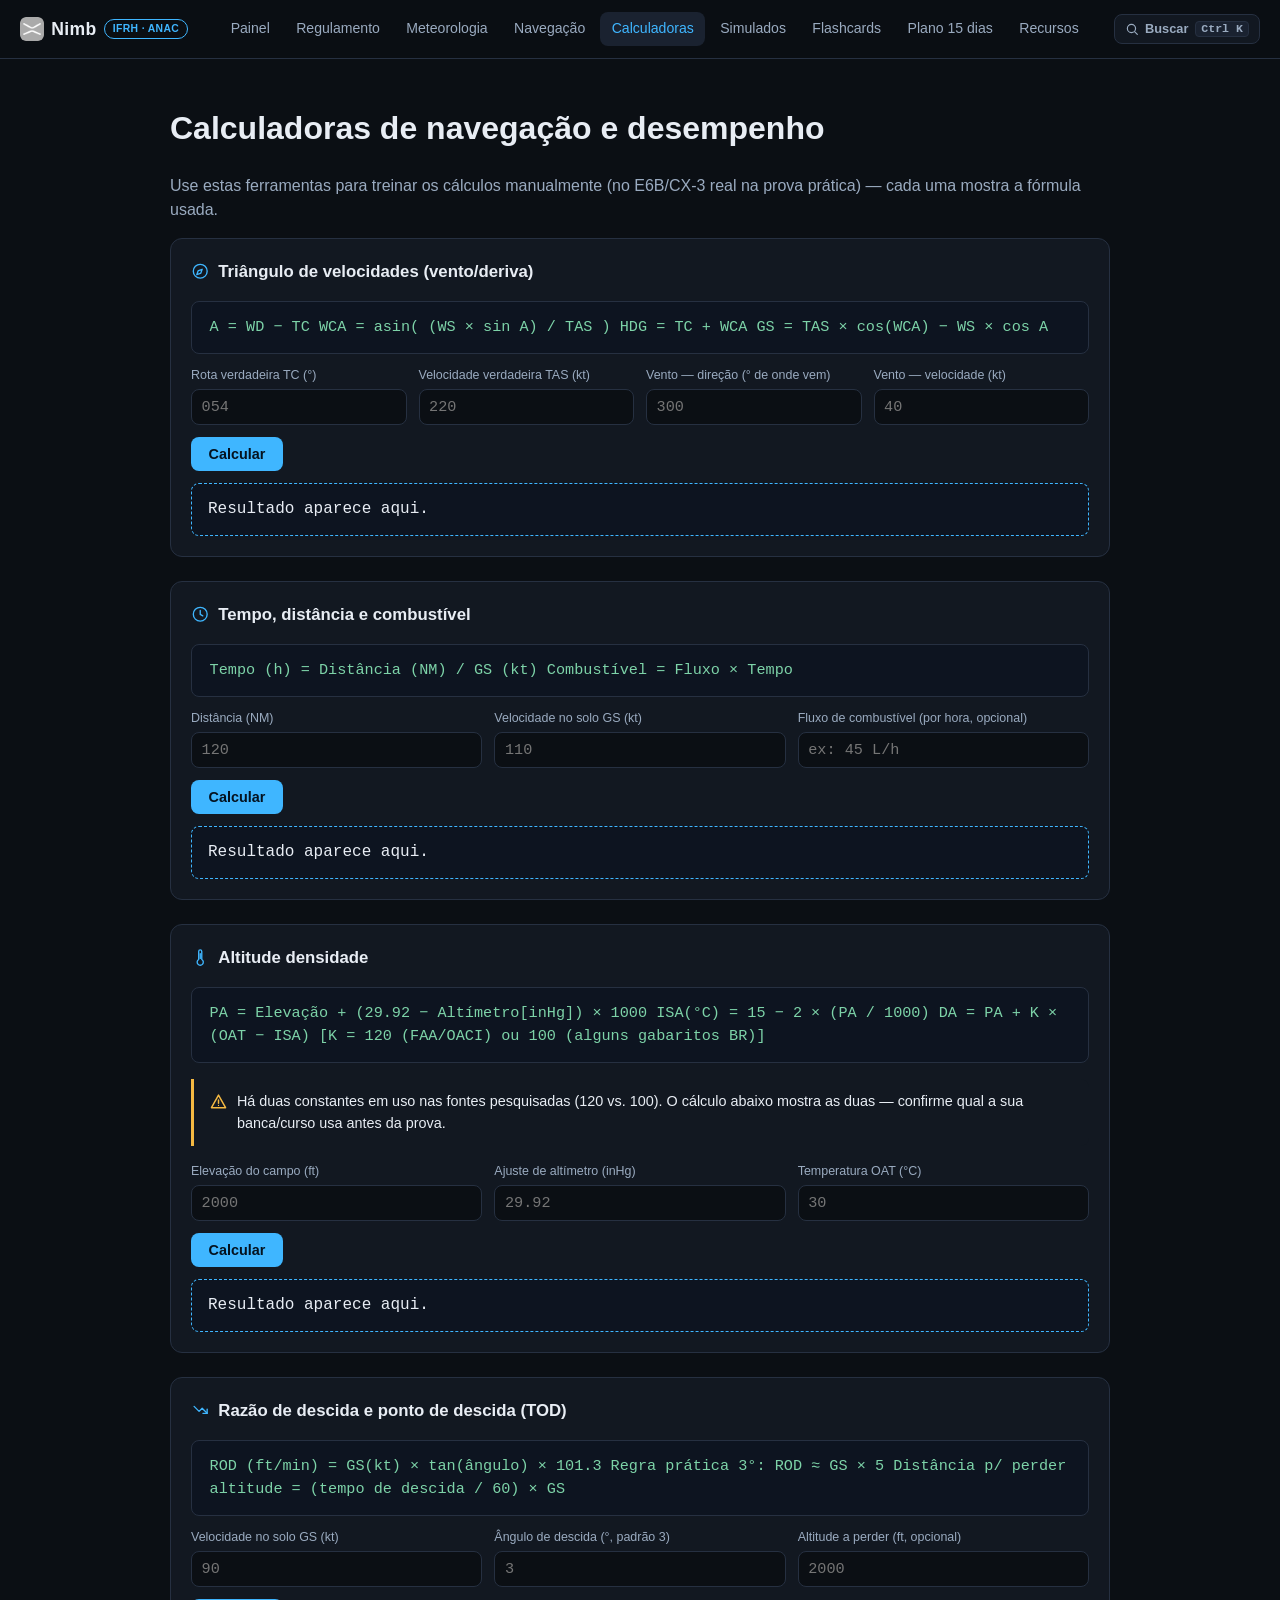
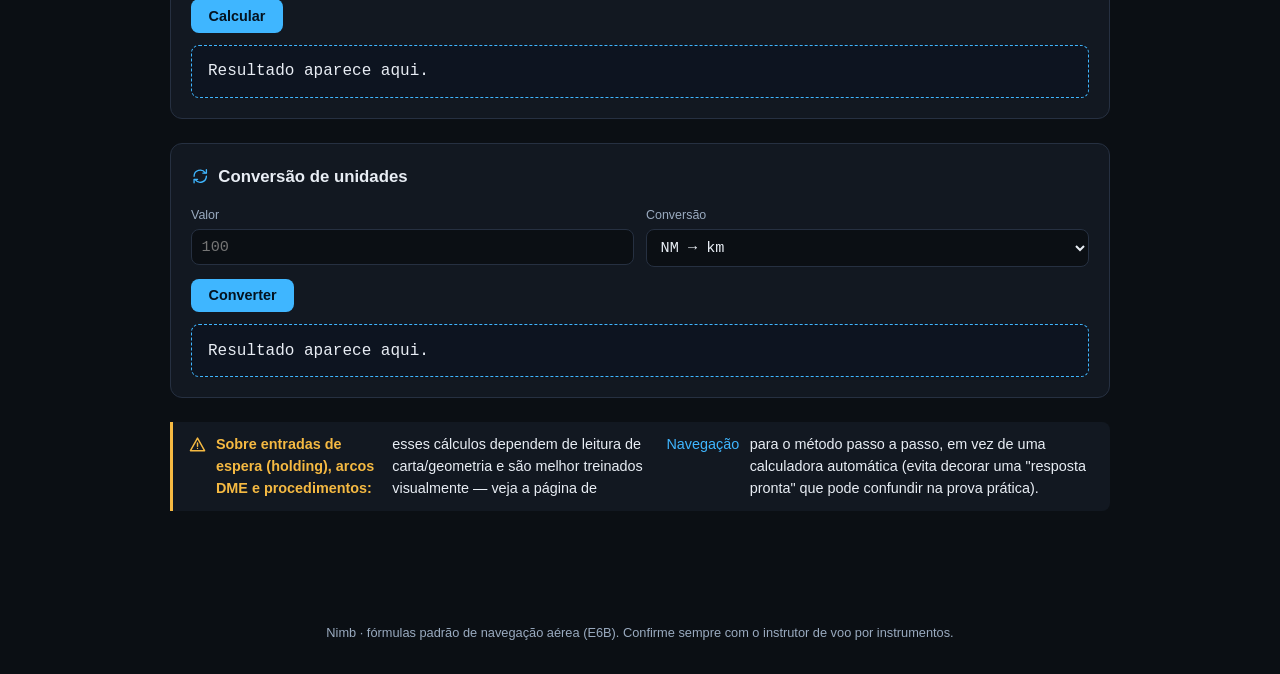
==== calculadoras.html @ 405a6111 "Passa de acessibilidade: skip link em todas as paginas, aria-live nos feedbacks, labels associados n" ====
<!DOCTYPE html>
<html lang="pt-BR">
<head>
<meta charset="UTF-8" />
<meta name="viewport" content="width=device-width, initial-scale=1.0" />
<title>Calculadoras — Nimb IFRH</title>
<link rel="icon" type="image/png" href="img/nexus-mark.png" />
<link rel="manifest" href="manifest.json" />
<meta name="theme-color" content="#0b0f14" />
<link rel="stylesheet" href="css/style.css?v=8" />
</head>
<body>
<a href="#conteudo" class="skip-link">Pular para o conteúdo</a>
<header class="topbar">
  <div class="brand">
    <img src="img/nexus-mark.png" alt="" width="24" height="24" style="border-radius:6px;" />
    Nimb <span class="tag">IFRH · ANAC</span>
  </div>
  <nav class="mainnav">
    <a href="painel.html">Painel</a>
    <a href="regulamento.html">Regulamento</a>
    <a href="meteorologia.html">Meteorologia</a>
    <a href="navegacao.html">Navegação</a>
    <a href="calculadoras.html" class="active">Calculadoras</a>
    <a href="quiz.html">Simulados</a>
    <a href="flashcards.html">Flashcards</a>
    <a href="plano.html">Plano 15 dias</a>
    <a href="recursos.html">Recursos</a>
  </nav>
    <button class="cmdk-trigger" onclick="openPalette()" type="button">
      <svg class="icon" viewBox="0 0 24 24" fill="none" stroke="currentColor" stroke-width="2" stroke-linecap="round" stroke-linejoin="round" aria-hidden="true"><circle cx="11" cy="11" r="7"/><path d="m21 21-4.3-4.3"/></svg>
      Buscar <kbd>Ctrl K</kbd>
    </button>
</header>
<main id="conteudo">
  <h1>Calculadoras de navegação e desempenho</h1>
  <p style="color:var(--text-dim)">Use estas ferramentas para treinar os cálculos manualmente (no E6B/CX-3 real na prova prática) — cada uma mostra a fórmula usada.</p>

  <div class="calc-box" id="calc-vento">
    <h3><svg class="icon icon-inline" viewBox="0 0 24 24" fill="none" stroke="currentColor" stroke-width="1.75" stroke-linecap="round" stroke-linejoin="round" aria-hidden="true"><circle cx="12" cy="12" r="9"/><path d="m14.5 9.5-1.7 4.7a1 1 0 0 1-.6.6l-4.7 1.7 1.7-4.7a1 1 0 0 1 .6-.6z"/></svg>Triângulo de velocidades (vento/deriva)</h3>
    <div class="formula">A = WD − TC
WCA = asin( (WS × sin A) / TAS )
HDG = TC + WCA
GS = TAS × cos(WCA) − WS × cos A</div>
    <div class="field-row">
      <div class="field"><label for="w-tc">Rota verdadeira TC (°)</label><input id="w-tc" type="number" placeholder="054" /></div>
      <div class="field"><label for="w-tas">Velocidade verdadeira TAS (kt)</label><input id="w-tas" type="number" placeholder="220" /></div>
      <div class="field"><label for="w-wd">Vento — direção (° de onde vem)</label><input id="w-wd" type="number" placeholder="300" /></div>
      <div class="field"><label for="w-ws">Vento — velocidade (kt)</label><input id="w-ws" type="number" placeholder="40" /></div>
    </div>
    <button onclick="calcWind()">Calcular</button>
    <div class="result-box" id="w-result">Resultado aparece aqui.</div>
  </div>

  <div class="calc-box" id="calc-tempo">
    <h3><svg class="icon icon-inline" viewBox="0 0 24 24" fill="none" stroke="currentColor" stroke-width="1.75" stroke-linecap="round" stroke-linejoin="round" aria-hidden="true"><circle cx="12" cy="12" r="9"/><path d="M12 7v5.2l3.3 1.9"/></svg>Tempo, distância e combustível</h3>
    <div class="formula">Tempo (h) = Distância (NM) / GS (kt)
Combustível = Fluxo × Tempo</div>
    <div class="field-row">
      <div class="field"><label for="t-dist">Distância (NM)</label><input id="t-dist" type="number" placeholder="120" /></div>
      <div class="field"><label for="t-gs">Velocidade no solo GS (kt)</label><input id="t-gs" type="number" placeholder="110" /></div>
      <div class="field"><label for="t-flow">Fluxo de combustível (por hora, opcional)</label><input id="t-flow" type="number" placeholder="ex: 45 L/h" /></div>
    </div>
    <button onclick="calcTsd()">Calcular</button>
    <div class="result-box" id="t-result">Resultado aparece aqui.</div>
  </div>

  <div class="calc-box" id="calc-densidade">
    <h3><svg class="icon icon-inline" viewBox="0 0 24 24" fill="none" stroke="currentColor" stroke-width="1.75" stroke-linecap="round" stroke-linejoin="round" aria-hidden="true"><path d="M14 14.9V4.5a2 2 0 0 0-4 0v10.4a4 4 0 1 0 4 0Z"/><line x1="12" y1="7.5" x2="12" y2="13.5"/></svg>Altitude densidade</h3>
    <div class="formula">PA = Elevação + (29.92 − Altímetro[inHg]) × 1000
ISA(°C) = 15 − 2 × (PA / 1000)
DA = PA + K × (OAT − ISA)   [K = 120 (FAA/OACI) ou 100 (alguns gabaritos BR)]</div>
    <div class="note warn">Há duas constantes em uso nas fontes pesquisadas (120 vs. 100). O cálculo abaixo mostra as duas — confirme qual a sua banca/curso usa antes da prova.</div>
    <div class="field-row">
      <div class="field"><label for="d-elev">Elevação do campo (ft)</label><input id="d-elev" type="number" placeholder="2000" /></div>
      <div class="field"><label for="d-qnh">Ajuste de altímetro (inHg)</label><input id="d-qnh" type="number" step="0.01" placeholder="29.92" /></div>
      <div class="field"><label for="d-oat">Temperatura OAT (°C)</label><input id="d-oat" type="number" placeholder="30" /></div>
    </div>
    <button onclick="calcDensityAlt()">Calcular</button>
    <div class="result-box" id="d-result">Resultado aparece aqui.</div>
  </div>

  <div class="calc-box" id="calc-descida">
    <h3><svg class="icon icon-inline" viewBox="0 0 24 24" fill="none" stroke="currentColor" stroke-width="1.75" stroke-linecap="round" stroke-linejoin="round" aria-hidden="true"><path d="M4 7 10.5 13.5 14.5 9.5 21 16"/><path d="M21 10.5V16h-5.5"/></svg>Razão de descida e ponto de descida (TOD)</h3>
    <div class="formula">ROD (ft/min) = GS(kt) × tan(ângulo) × 101.3
Regra prática 3°: ROD ≈ GS × 5
Distância p/ perder altitude = (tempo de descida / 60) × GS</div>
    <div class="field-row">
      <div class="field"><label for="r-gs">Velocidade no solo GS (kt)</label><input id="r-gs" type="number" placeholder="90" /></div>
      <div class="field"><label for="r-angle">Ângulo de descida (°, padrão 3)</label><input id="r-angle" type="number" placeholder="3" /></div>
      <div class="field"><label for="r-alt">Altitude a perder (ft, opcional)</label><input id="r-alt" type="number" placeholder="2000" /></div>
    </div>
    <button onclick="calcDescent()">Calcular</button>
    <div class="result-box" id="r-result">Resultado aparece aqui.</div>
  </div>

  <div class="calc-box" id="calc-conversao">
    <h3><svg class="icon icon-inline" viewBox="0 0 24 24" fill="none" stroke="currentColor" stroke-width="1.75" stroke-linecap="round" stroke-linejoin="round" aria-hidden="true"><path d="M4 12a8 8 0 0 1 14.5-4.5"/><path d="M20 3.5v4.5h-4.5"/><path d="M20 12a8 8 0 0 1-14.5 4.5"/><path d="M4 20.5V16h4.5"/></svg>Conversão de unidades</h3>
    <div class="field-row">
      <div class="field"><label for="c-val">Valor</label><input id="c-val" type="number" placeholder="100" /></div>
      <div class="field">
        <label for="c-type">Conversão</label>
        <select id="c-type">
          <option value="nm-km">NM → km</option>
          <option value="km-nm">km → NM</option>
          <option value="kt-kmh">kt → km/h</option>
          <option value="kmh-kt">km/h → kt</option>
          <option value="ft-m">ft → m</option>
          <option value="m-ft">m → ft</option>
          <option value="inhg-hpa">inHg → hPa</option>
          <option value="hpa-inhg">hPa → inHg</option>
        </select>
      </div>
    </div>
    <button onclick="calcConv()">Converter</button>
    <div class="result-box" id="c-result">Resultado aparece aqui.</div>
  </div>

  <div class="note warn">
    <strong>Sobre entradas de espera (holding), arcos DME e procedimentos:</strong> esses cálculos dependem de leitura de carta/geometria e são melhor treinados visualmente — veja a página de <a href="navegacao.html">Navegação</a> para o método passo a passo, em vez de uma calculadora automática (evita decorar uma "resposta pronta" que pode confundir na prova prática).
  </div>
</main>
<footer>Nimb · fórmulas padrão de navegação aérea (E6B). Confirme sempre com o instrutor de voo por instrumentos.</footer>
<script src="js/app.js?v=8"></script>
<script src="js/palette.js?v=8"></script>
<script src="js/calc.js?v=8"></script>
</body>
</html>
---- css/style.css ----
:root {
  --bg: #0b0f14;
  --bg-elev: #121821;
  --bg-elev-2: #1a2230;
  --border: #263041;
  --text: #e8edf4;
  --text-dim: #9aabc0;
  --accent: #3fb6ff;
  --accent-2: #7dd3a8;
  --warn: #f5b942;
  --danger: #ff6b6b;
  --ok: #4cd97b;
  --pink: #ef8fc4;
  --purple: #b18af0;
  --teal: #57cbd6;
  --radius: 12px;
  --font: -apple-system, "Segoe UI", Roboto, Inter, Arial, sans-serif;
  --mono: "Cascadia Code", "Consolas", monospace;
}

* { box-sizing: border-box; }

html, body {
  margin: 0;
  padding: 0;
  background: var(--bg);
  color: var(--text);
  font-family: var(--font);
  line-height: 1.5;
}

a { color: var(--accent); text-decoration: none; }
a:hover { text-decoration: underline; }

header.topbar {
  position: sticky;
  top: 0;
  z-index: 10;
  background: rgba(11, 15, 20, 0.92);
  backdrop-filter: blur(8px);
  border-bottom: 1px solid var(--border);
  display: flex;
  align-items: center;
  gap: 1rem;
  padding: 0.75rem 1.25rem;
  flex-wrap: wrap;
}

header.topbar .brand {
  font-weight: 700;
  font-size: 1.1rem;
  color: var(--text);
  letter-spacing: 0.02em;
  display: flex;
  align-items: center;
  gap: 0.45rem;
}
header.topbar .brand .icon { color: var(--accent); width: 1.3em; height: 1.3em; }
header.topbar .brand .tag {
  font-size: 0.65rem;
  font-weight: 600;
  color: var(--accent);
  border: 1px solid var(--accent);
  border-radius: 999px;
  padding: 0.05rem 0.5rem;
}

nav.mainnav {
  display: flex;
  gap: 0.25rem;
  flex-wrap: wrap;
  margin-left: auto;
}
nav.mainnav a {
  color: var(--text-dim);
  padding: 0.4rem 0.7rem;
  border-radius: 8px;
  font-size: 0.88rem;
  font-weight: 500;
}
nav.mainnav a:hover { background: var(--bg-elev-2); text-decoration: none; color: var(--text); }
nav.mainnav a.active { background: var(--bg-elev-2); color: var(--accent); }

main {
  max-width: 980px;
  margin: 0 auto;
  padding: 1.5rem 1.25rem 4rem;
}

.hero {
  display: flex;
  justify-content: space-between;
  align-items: center;
  gap: 1.5rem;
  flex-wrap: wrap;
  background: linear-gradient(135deg, var(--bg-elev), var(--bg-elev-2));
  border: 1px solid var(--border);
  border-radius: var(--radius);
  padding: 1.5rem;
  margin-bottom: 1.5rem;
}
.hero h1 { margin: 0 0 0.25rem; font-size: 1.5rem; }
.hero p { margin: 0; color: var(--text-dim); }
.countdown {
  text-align: center;
  min-width: 120px;
}
.countdown .num { font-size: 2.4rem; font-weight: 800; color: var(--accent); line-height: 1; }
.countdown .lbl { font-size: 0.75rem; color: var(--text-dim); text-transform: uppercase; letter-spacing: 0.06em; }

.grid {
  display: grid;
  grid-template-columns: repeat(auto-fit, minmax(220px, 1fr));
  gap: 1rem;
  margin-bottom: 2rem;
}

.card {
  background: var(--bg-elev);
  border: 1px solid var(--border);
  border-radius: var(--radius);
  padding: 1.1rem;
  display: flex;
  flex-direction: column;
  gap: 0.5rem;
}
.card h3 { margin: 0; font-size: 1rem; }
.card p { margin: 0; color: var(--text-dim); font-size: 0.88rem; flex-grow: 1; }
.card-head { display: flex; align-items: center; gap: 0.7rem; }

/* Icon system: stroke-based SVGs, sized via em so they scale with surrounding text */
.icon { width: 1.1em; height: 1.1em; vertical-align: -0.18em; flex-shrink: 0; }
.icon-lg { width: 1.3em; height: 1.3em; vertical-align: -0.22em; }

.icon-badge {
  display: inline-flex;
  align-items: center;
  justify-content: center;
  width: 2.3rem;
  height: 2.3rem;
  border-radius: 10px;
  flex-shrink: 0;
}
.icon-badge .icon { width: 1.25rem; height: 1.25rem; vertical-align: 0; }
.icon-badge.c-blue   { background: rgba(63,182,255,0.14);  color: var(--accent); }
.icon-badge.c-teal   { background: rgba(87,203,214,0.14);  color: var(--teal); }
.icon-badge.c-amber  { background: rgba(245,185,66,0.14);  color: var(--warn); }
.icon-badge.c-purple { background: rgba(177,138,240,0.14); color: var(--purple); }
.icon-badge.c-green  { background: rgba(76,217,123,0.14);  color: var(--ok); }
.icon-badge.c-pink   { background: rgba(239,143,196,0.14); color: var(--pink); }

.icon-inline { color: var(--accent); margin-right: 0.4rem; }
h2 .icon-inline { width: 1.15em; height: 1.15em; vertical-align: -0.15em; }
.card .progress-bar { height: 6px; border-radius: 999px; background: var(--bg-elev-2); overflow: hidden; }
.card .progress-bar > div { height: 100%; background: var(--accent-2); }
.card .cta { align-self: flex-start; font-size: 0.85rem; font-weight: 600; }

h2 { font-size: 1.3rem; border-bottom: 1px solid var(--border); padding-bottom: 0.5rem; margin-top: 2.5rem; }
h2:first-of-type { margin-top: 0; }
h3 { font-size: 1.05rem; color: var(--accent-2); }

table { width: 100%; border-collapse: collapse; margin: 1rem 0; font-size: 0.9rem; }
th, td { border: 1px solid var(--border); padding: 0.5rem 0.6rem; text-align: left; }
th { background: var(--bg-elev); }
tr:nth-child(even) td { background: rgba(255,255,255,0.02); }

.note {
  background: var(--bg-elev);
  border-left: 3px solid var(--accent);
  border-radius: 0 8px 8px 0;
  padding: 0.75rem 1rem;
  margin: 1rem 0;
  font-size: 0.9rem;
  display: flex;
  align-items: flex-start;
  gap: 0.65rem;
}
.note.warn { border-color: var(--warn); }
.note strong { color: var(--accent); }
.note.warn strong { color: var(--warn); }

.note::before {
  content: "";
  flex-shrink: 0;
  width: 1.15em;
  height: 1.15em;
  margin-top: 0.15em;
  background-color: var(--accent);
  -webkit-mask-repeat: no-repeat; mask-repeat: no-repeat;
  -webkit-mask-size: contain; mask-size: contain;
  -webkit-mask-position: center; mask-position: center;
  -webkit-mask-image: url("data:image/svg+xml;utf8,<svg xmlns='http://www.w3.org/2000/svg' viewBox='0 0 24 24' fill='none' stroke='black' stroke-width='2' stroke-linecap='round' stroke-linejoin='round'><circle cx='12' cy='12' r='9'/><line x1='12' y1='11' x2='12' y2='16.5'/><circle cx='12' cy='7.5' r='0.9' fill='black' stroke='none'/></svg>");
  mask-image: url("data:image/svg+xml;utf8,<svg xmlns='http://www.w3.org/2000/svg' viewBox='0 0 24 24' fill='none' stroke='black' stroke-width='2' stroke-linecap='round' stroke-linejoin='round'><circle cx='12' cy='12' r='9'/><line x1='12' y1='11' x2='12' y2='16.5'/><circle cx='12' cy='7.5' r='0.9' fill='black' stroke='none'/></svg>");
}
.note.warn::before {
  background-color: var(--warn);
  -webkit-mask-image: url("data:image/svg+xml;utf8,<svg xmlns='http://www.w3.org/2000/svg' viewBox='0 0 24 24' fill='none' stroke='black' stroke-width='2' stroke-linecap='round' stroke-linejoin='round'><path d='M12 3.2 2.3 20.5h19.4L12 3.2Z'/><line x1='12' y1='10' x2='12' y2='14.5'/><circle cx='12' cy='17.4' r='0.9' fill='black' stroke='none'/></svg>");
  mask-image: url("data:image/svg+xml;utf8,<svg xmlns='http://www.w3.org/2000/svg' viewBox='0 0 24 24' fill='none' stroke='black' stroke-width='2' stroke-linecap='round' stroke-linejoin='round'><path d='M12 3.2 2.3 20.5h19.4L12 3.2Z'/><line x1='12' y1='10' x2='12' y2='14.5'/><circle cx='12' cy='17.4' r='0.9' fill='black' stroke='none'/></svg>");
}

.formula {
  background: #0d1420;
  border: 1px solid var(--border);
  border-radius: 8px;
  padding: 0.9rem 1.1rem;
  font-family: var(--mono);
  font-size: 0.95rem;
  overflow-x: auto;
  margin: 0.75rem 0;
  color: var(--accent-2);
}

.calc-box {
  background: var(--bg-elev);
  border: 1px solid var(--border);
  border-radius: var(--radius);
  padding: 1.25rem;
  margin-bottom: 1.5rem;
}
.calc-box h3 { margin-top: 0; color: var(--text); display: flex; align-items: center; gap: 0.55rem; }
.calc-box h3 .icon-inline { margin-right: 0; }
.field-row { display: flex; gap: 0.75rem; flex-wrap: wrap; margin-bottom: 0.75rem; }
.field {
  display: flex;
  flex-direction: column;
  gap: 0.25rem;
  flex: 1 1 140px;
}
.field label { font-size: 0.78rem; color: var(--text-dim); }
.field input, .field select {
  background: var(--bg);
  border: 1px solid var(--border);
  border-radius: 8px;
  color: var(--text);
  padding: 0.5rem 0.6rem;
  font-size: 0.95rem;
  font-family: var(--mono);
}
button, .btn {
  background: var(--accent);
  color: #04121f;
  border: none;
  border-radius: 8px;
  padding: 0.55rem 1.1rem;
  font-weight: 700;
  cursor: pointer;
  font-size: 0.9rem;
}
.secondary { background: var(--bg-elev-2); color: var(--text); border: 1px solid var(--border); }
button:hover { filter: brightness(1.1); }
.result-box {
  margin-top: 0.75rem;
  padding: 0.85rem 1rem;
  background: #0d1420;
  border-radius: 8px;
  border: 1px dashed var(--accent);
  font-family: var(--mono);
  white-space: pre-line;
}

.quiz-question { font-size: 1.05rem; margin-bottom: 1rem; }
.quiz-options { display: flex; flex-direction: column; gap: 0.5rem; margin-bottom: 1rem; }
.quiz-options button {
  background: var(--bg-elev);
  color: var(--text);
  border: 1px solid var(--border);
  text-align: left;
  padding: 0.7rem 0.9rem;
  font-weight: 500;
}
.quiz-options button.correct { border-color: var(--ok); background: rgba(76,217,123,0.12); }
.quiz-options button.wrong { border-color: var(--danger); background: rgba(255,107,107,0.12); }
.quiz-meta { display: flex; justify-content: space-between; color: var(--text-dim); font-size: 0.85rem; margin-bottom: 0.5rem; }
.explain { background: var(--bg-elev-2); border-radius: 8px; padding: 0.75rem 1rem; font-size: 0.9rem; margin-top: 0.75rem; display: none; }
.explain.show { display: block; }

.flash-card {
  background: var(--bg-elev);
  border: 1px solid var(--border);
  border-radius: var(--radius);
  min-height: 220px;
  display: flex;
  align-items: center;
  justify-content: center;
  text-align: center;
  padding: 2rem;
  font-size: 1.15rem;
  cursor: pointer;
  margin-bottom: 1rem;
}
.flash-card .tag {
  position: absolute;
  margin-top: -8.5rem;
  font-size: 0.7rem;
  color: var(--text-dim);
  text-transform: uppercase;
}
.flash-actions { display: flex; gap: 0.5rem; justify-content: center; flex-wrap: wrap; }
.flash-actions button { flex: 1 1 100px; display: inline-flex; align-items: center; justify-content: center; gap: 0.4rem; }

.day-list { display: flex; flex-direction: column; gap: 0.6rem; }
.day-item {
  background: var(--bg-elev);
  border: 1px solid var(--border);
  border-radius: 10px;
  padding: 0.8rem 1rem;
}
.day-item.today { border-color: var(--accent); }
.day-item .day-head { display: flex; justify-content: space-between; align-items: center; font-weight: 700; margin-bottom: 0.4rem; }
.day-item.today .day-head { color: var(--accent); }
.day-item ul { margin: 0; padding-left: 1.2rem; font-size: 0.9rem; }
.day-item li { margin: 0.2rem 0; }
.day-item li.done { color: var(--text-dim); text-decoration: line-through; }

.tag-pill {
  display: inline-block;
  font-size: 0.72rem;
  padding: 0.15rem 0.55rem;
  border-radius: 999px;
  background: var(--bg-elev-2);
  color: var(--text-dim);
  margin-right: 0.3rem;
}

.resource-list { display: flex; flex-direction: column; gap: 0.6rem; }
.resource-item {
  background: var(--bg-elev);
  border: 1px solid var(--border);
  border-radius: 10px;
  padding: 0.8rem 1rem;
}
.resource-item .r-title { font-weight: 700; }
.resource-item .r-desc { color: var(--text-dim); font-size: 0.88rem; }

footer {
  text-align: center;
  color: var(--text-dim);
  font-size: 0.8rem;
  padding: 2rem 1rem;
}

@media (max-width: 640px) {
  header.topbar { flex-direction: column; align-items: flex-start; }
  nav.mainnav { margin-left: 0; width: 100%; }
  .hero { flex-direction: column; align-items: flex-start; }
}

/* ---- Accessibility: skip link + visible focus ---- */
.sr-only {
  position: absolute;
  width: 1px;
  height: 1px;
  padding: 0;
  margin: -1px;
  overflow: hidden;
  clip: rect(0, 0, 0, 0);
  white-space: nowrap;
  border: 0;
}
.skip-link {
  position: absolute;
  left: -999px;
  top: 0;
  background: var(--accent);
  color: #04121f;
  padding: 0.6rem 1rem;
  border-radius: 0 0 8px 0;
  font-weight: 700;
  z-index: 100;
}
.skip-link:focus {
  left: 0;
}
a:focus-visible, button:focus-visible, input:focus-visible, select:focus-visible {
  outline: 2px solid var(--accent);
  outline-offset: 2px;
}

/* ---- Progressive-enhancement reveal animation ---- */
html.js .reveal {
  opacity: 0;
  transform: translateY(14px);
  transition: opacity 0.5s ease, transform 0.5s ease;
}
html.js .reveal.in-view {
  opacity: 1;
  transform: translateY(0);
}
@media (prefers-reduced-motion: reduce) {
  html.js .reveal { opacity: 1; transform: none; transition: none; }
}

/* ---- Landing page ---- */
.landing-nav {
  position: sticky;
  top: 0;
  z-index: 20;
  background: rgba(11, 15, 20, 0.85);
  backdrop-filter: blur(10px);
  border-bottom: 1px solid var(--border);
  display: flex;
  align-items: center;
  gap: 1.5rem;
  padding: 0.9rem 1.5rem;
  flex-wrap: wrap;
}
.landing-nav .brand { font-weight: 700; font-size: 1.1rem; display: flex; align-items: center; gap: 0.45rem; }
.landing-nav .brand .icon { color: var(--accent); width: 1.3em; height: 1.3em; }
.landing-nav .links { display: flex; gap: 1.5rem; margin-left: 1rem; flex-wrap: wrap; }
.landing-nav .links a { color: var(--text-dim); font-size: 0.92rem; font-weight: 500; }
.landing-nav .links a:hover { color: var(--text); text-decoration: none; }
.landing-nav .nav-cta { margin-left: auto; }

.landing-main { max-width: 1080px; margin: 0 auto; padding: 0 1.5rem; }
.landing-section { padding: 5rem 0; }
.landing-section.tight { padding: 3rem 0; }
.landing-section h2 { border-bottom: none; margin-top: 0; font-size: 1.9rem; text-align: center; }
.section-kicker {
  display: block;
  text-align: center;
  color: var(--accent);
  font-size: 0.82rem;
  font-weight: 700;
  letter-spacing: 0.08em;
  text-transform: uppercase;
  margin-bottom: 0.6rem;
}
.section-sub { text-align: center; color: var(--text-dim); max-width: 620px; margin: 0.75rem auto 2.5rem; }

.landing-hero { padding: 4.5rem 0 3rem; text-align: center; }
.hero-badge {
  display: inline-flex;
  align-items: center;
  gap: 0.4rem;
  background: var(--bg-elev);
  border: 1px solid var(--border);
  border-radius: 999px;
  padding: 0.4rem 0.9rem;
  font-size: 0.8rem;
  color: var(--text-dim);
  margin-bottom: 1.5rem;
}
.hero-badge .icon { color: var(--ok); width: 1em; height: 1em; }
.landing-hero h1 {
  font-size: clamp(2.1rem, 5vw, 3.2rem);
  line-height: 1.15;
  margin: 0 0 1.1rem;
  letter-spacing: -0.01em;
}
.landing-hero .lead {
  font-size: 1.15rem;
  color: var(--text-dim);
  max-width: 660px;
  margin: 0 auto 2rem;
}
.hero-ctas { display: flex; gap: 1rem; justify-content: center; flex-wrap: wrap; margin-bottom: 2.5rem; }
.hero-ctas .btn-lg { font-size: 1rem; padding: 0.85rem 1.6rem; }
.hero-ctas .btn-ghost {
  background: transparent;
  color: var(--text);
  border: 1px solid var(--border);
  padding: 0.85rem 1.6rem;
  border-radius: 8px;
  font-weight: 600;
}
.hero-ctas .btn-ghost:hover { border-color: var(--accent); }

.stat-strip {
  display: grid;
  grid-template-columns: repeat(auto-fit, minmax(140px, 1fr));
  gap: 1px;
  background: var(--border);
  border: 1px solid var(--border);
  border-radius: var(--radius);
  overflow: hidden;
  max-width: 720px;
  margin: 0 auto;
}
.stat-strip .stat { background: var(--bg-elev); padding: 1.1rem 0.75rem; text-align: center; }
.stat-strip .stat .num { font-size: 1.5rem; font-weight: 800; color: var(--accent-2); }
.stat-strip .stat .lbl { font-size: 0.78rem; color: var(--text-dim); margin-top: 0.2rem; }

.source-strip {
  display: flex;
  justify-content: center;
  align-items: center;
  gap: 0.6rem;
  flex-wrap: wrap;
  margin-top: 2rem;
  color: var(--text-dim);
  font-size: 0.8rem;
}
.source-strip .tag-pill { font-size: 0.75rem; }

/* Onboarding card */
.onboard-card {
  background: linear-gradient(160deg, var(--bg-elev), var(--bg-elev-2));
  border: 1px solid var(--border);
  border-radius: 16px;
  padding: 2rem;
  max-width: 560px;
  margin: 0 auto;
}
.onboard-card h2 { font-size: 1.4rem; margin-bottom: 0.4rem; }
.onboard-card > p { text-align: center; color: var(--text-dim); margin-top: 0; margin-bottom: 1.75rem; font-size: 0.92rem; }
.onboard-field { margin-bottom: 1.25rem; }
.onboard-field label { display: block; font-size: 0.85rem; color: var(--text-dim); margin-bottom: 0.4rem; }
.priority-options { display: grid; grid-template-columns: repeat(2, 1fr); gap: 0.6rem; }
.priority-options label {
  display: flex;
  align-items: center;
  gap: 0.5rem;
  background: var(--bg);
  border: 1px solid var(--border);
  border-radius: 8px;
  padding: 0.6rem 0.75rem;
  font-size: 0.88rem;
  color: var(--text);
  cursor: pointer;
}
.priority-options input { accent-color: var(--accent); }
.priority-options label:has(input:checked) { border-color: var(--accent); background: rgba(63,182,255,0.08); }
.onboard-actions { display: flex; align-items: center; justify-content: space-between; gap: 1rem; margin-top: 1.5rem; flex-wrap: wrap; }
.onboard-skip { font-size: 0.85rem; color: var(--text-dim); }

/* Steps */
.steps-grid { display: grid; grid-template-columns: repeat(auto-fit, minmax(220px, 1fr)); gap: 1.25rem; counter-reset: step; }
.step-card {
  background: var(--bg-elev);
  border: 1px solid var(--border);
  border-radius: var(--radius);
  padding: 1.4rem 1.25rem;
  position: relative;
}
.step-card .step-num {
  display: inline-flex;
  align-items: center;
  justify-content: center;
  width: 2rem;
  height: 2rem;
  border-radius: 8px;
  background: var(--bg-elev-2);
  color: var(--accent);
  font-weight: 800;
  font-size: 0.9rem;
  margin-bottom: 0.9rem;
}
.step-card h3 { color: var(--text); margin: 0 0 0.4rem; font-size: 1rem; }
.step-card p { color: var(--text-dim); font-size: 0.88rem; margin: 0; }

/* FAQ accordion */
.faq-list { max-width: 720px; margin: 0 auto; display: flex; flex-direction: column; gap: 0.6rem; }
.faq-item { background: var(--bg-elev); border: 1px solid var(--border); border-radius: 10px; overflow: hidden; }
.faq-item summary {
  cursor: pointer;
  padding: 1rem 1.2rem;
  font-weight: 600;
  list-style: none;
  display: flex;
  justify-content: space-between;
  align-items: center;
  gap: 1rem;
}
.faq-item summary::-webkit-details-marker { display: none; }
.faq-item summary .chevron { transition: transform 0.2s ease; flex-shrink: 0; color: var(--text-dim); }
.faq-item[open] summary .chevron { transform: rotate(180deg); }
.faq-item .faq-body { padding: 0 1.2rem 1.1rem; color: var(--text-dim); font-size: 0.92rem; }

.final-cta {
  text-align: center;
  background: linear-gradient(135deg, rgba(63,182,255,0.1), rgba(125,211,168,0.08));
  border: 1px solid var(--border);
  border-radius: 20px;
  padding: 3.5rem 2rem;
}
.final-cta h2 { margin-bottom: 0.6rem; }
.final-cta p { color: var(--text-dim); margin-bottom: 1.75rem; }

.landing-footer {
  border-top: 1px solid var(--border);
  padding: 2.5rem 1.5rem;
  color: var(--text-dim);
  font-size: 0.85rem;
}
.landing-footer .foot-inner { max-width: 1080px; margin: 0 auto; display: flex; justify-content: space-between; gap: 2rem; flex-wrap: wrap; }
.landing-footer a { color: var(--text-dim); }
.landing-footer a:hover { color: var(--accent); }

@media (max-width: 720px) {
  .landing-nav .links { display: none; }
  .priority-options { grid-template-columns: 1fr; }
}

/* ---- Painel "Hoje" ---- */
.streak-badge {
  display: inline-flex;
  align-items: center;
  gap: 0.3rem;
  background: rgba(245, 185, 66, 0.12);
  color: var(--warn);
  border: 1px solid rgba(245, 185, 66, 0.3);
  border-radius: 999px;
  padding: 0.25rem 0.8rem;
  font-weight: 600;
  font-size: 0.85rem;
}

.today-grid {
  display: grid;
  grid-template-columns: 1.4fr 1fr;
  gap: 1rem;
  margin-bottom: 2rem;
}
.today-focus, .today-review { display: flex; flex-direction: column; }
.today-focus .cta, .today-review .cta { margin-top: auto; padding-top: 0.75rem; }

.focus-tasks { list-style: none; padding: 0; margin: 0 0 0.5rem; display: flex; flex-direction: column; gap: 0.55rem; }
.focus-tasks li { font-size: 0.92rem; }
.focus-tasks li.done span { color: var(--text-dim); text-decoration: line-through; }
.focus-tasks input { accent-color: var(--accent); margin-top: 0.2rem; }

.readiness-list { display: flex; flex-direction: column; gap: 0.75rem; margin-bottom: 2rem; }
.readiness-row { display: flex; align-items: center; gap: 1rem; }
.readiness-label { width: 120px; flex-shrink: 0; font-weight: 600; font-size: 0.9rem; }
.readiness-bar { flex-grow: 1; height: 10px; }
.readiness-bar > div { background: linear-gradient(90deg, var(--accent), var(--accent-2)); transition: width 0.4s ease; }
.readiness-pct { width: 42px; text-align: right; font-family: var(--mono); font-size: 0.85rem; color: var(--text-dim); }

@media (max-width: 720px) {
  .today-grid { grid-template-columns: 1fr; }
}

/* ---- Command palette (Ctrl/Cmd+K) ---- */
.cmdk-trigger {
  display: inline-flex;
  align-items: center;
  gap: 0.4rem;
  background: var(--bg-elev);
  border: 1px solid var(--border);
  color: var(--text-dim);
  border-radius: 8px;
  padding: 0.35rem 0.6rem;
  font-size: 0.8rem;
  cursor: pointer;
  margin-left: 0.5rem;
}
.cmdk-trigger:hover { border-color: var(--accent); color: var(--text); }
.cmdk-trigger kbd {
  background: var(--bg-elev-2);
  border: 1px solid var(--border);
  border-radius: 4px;
  padding: 0.05rem 0.35rem;
  font-family: var(--mono);
  font-size: 0.72rem;
}

.cmdk-overlay {
  position: fixed;
  inset: 0;
  background: rgba(4, 8, 12, 0.7);
  backdrop-filter: blur(3px);
  display: none;
  align-items: flex-start;
  justify-content: center;
  padding-top: 12vh;
  z-index: 200;
}
.cmdk-overlay.open { display: flex; }

.cmdk-box {
  width: min(560px, 92vw);
  max-height: 70vh;
  background: var(--bg-elev);
  border: 1px solid var(--border);
  border-radius: 14px;
  box-shadow: 0 20px 60px rgba(0, 0, 0, 0.5);
  overflow: hidden;
  display: flex;
  flex-direction: column;
}
.cmdk-input-row {
  display: flex;
  align-items: center;
  gap: 0.6rem;
  padding: 0.9rem 1rem;
  border-bottom: 1px solid var(--border);
  color: var(--text-dim);
}
.cmdk-input-row input {
  flex-grow: 1;
  background: transparent;
  border: none;
  outline: none;
  color: var(--text);
  font-size: 0.98rem;
}
.cmdk-input-row kbd {
  background: var(--bg-elev-2);
  border: 1px solid var(--border);
  border-radius: 4px;
  padding: 0.1rem 0.4rem;
  font-family: var(--mono);
  font-size: 0.72rem;
  color: var(--text-dim);
}
.cmdk-list { overflow-y: auto; padding: 0.5rem; }
.cmdk-group {
  font-size: 0.72rem;
  text-transform: uppercase;
  letter-spacing: 0.06em;
  color: var(--text-dim);
  padding: 0.6rem 0.7rem 0.3rem;
}
.cmdk-item {
  display: flex;
  justify-content: space-between;
  align-items: center;
  width: 100%;
  background: transparent;
  border: none;
  text-align: left;
  color: var(--text);
  padding: 0.6rem 0.7rem;
  border-radius: 8px;
  font-size: 0.9rem;
  cursor: pointer;
}
.cmdk-item.selected, .cmdk-item:hover { background: var(--bg-elev-2); }
.cmdk-item .cmdk-hint { color: var(--text-dim); font-size: 0.78rem; }
.cmdk-empty { padding: 1.5rem; text-align: center; color: var(--text-dim); }

@media (max-width: 640px) {
  .cmdk-trigger { display: none; }
}

/* ---- Inline self-check (retrieval practice inside content pages) ---- */
.selfcheck {
  background: var(--bg-elev);
  border: 1px solid var(--accent);
  border-radius: var(--radius);
  padding: 1.1rem 1.25rem;
  margin: 1.5rem 0;
}
.selfcheck-q {
  font-weight: 600;
  margin-bottom: 0.75rem;
  display: flex;
  align-items: flex-start;
  gap: 0.5rem;
}
.selfcheck-q .icon { color: var(--accent); flex-shrink: 0; margin-top: 0.15rem; }
.selfcheck-opts { display: flex; flex-direction: column; gap: 0.5rem; }
.selfcheck-opts button {
  background: var(--bg);
  color: var(--text);
  border: 1px solid var(--border);
  text-align: left;
  padding: 0.6rem 0.85rem;
  font-weight: 500;
  font-size: 0.92rem;
  border-radius: 8px;
}
.selfcheck-opts button.correct { border-color: var(--ok); background: rgba(76, 217, 123, 0.12); }
.selfcheck-opts button.wrong { border-color: var(--danger); background: rgba(255, 107, 107, 0.12); }
.selfcheck-feedback {
  margin-top: 0.75rem;
  font-size: 0.88rem;
  color: var(--text-dim);
  display: none;
}

.diagram-card {
  background: var(--bg-elev);
  border: 1px solid var(--border);
  border-radius: var(--radius);
  padding: 1rem 1rem 0.75rem;
  margin: 1rem 0;
}
.diagram-card svg { width: 100%; height: auto; display: block; }
.diagram-card .diagram-caption {
  color: var(--text-dim);
  font-size: 0.82rem;
  margin-top: 0.6rem;
  padding-top: 0.6rem;
  border-top: 1px solid var(--border);
}
.diagram-card .diagram-caption strong { color: var(--text); }
.selfcheck-feedback.show { display: block; }
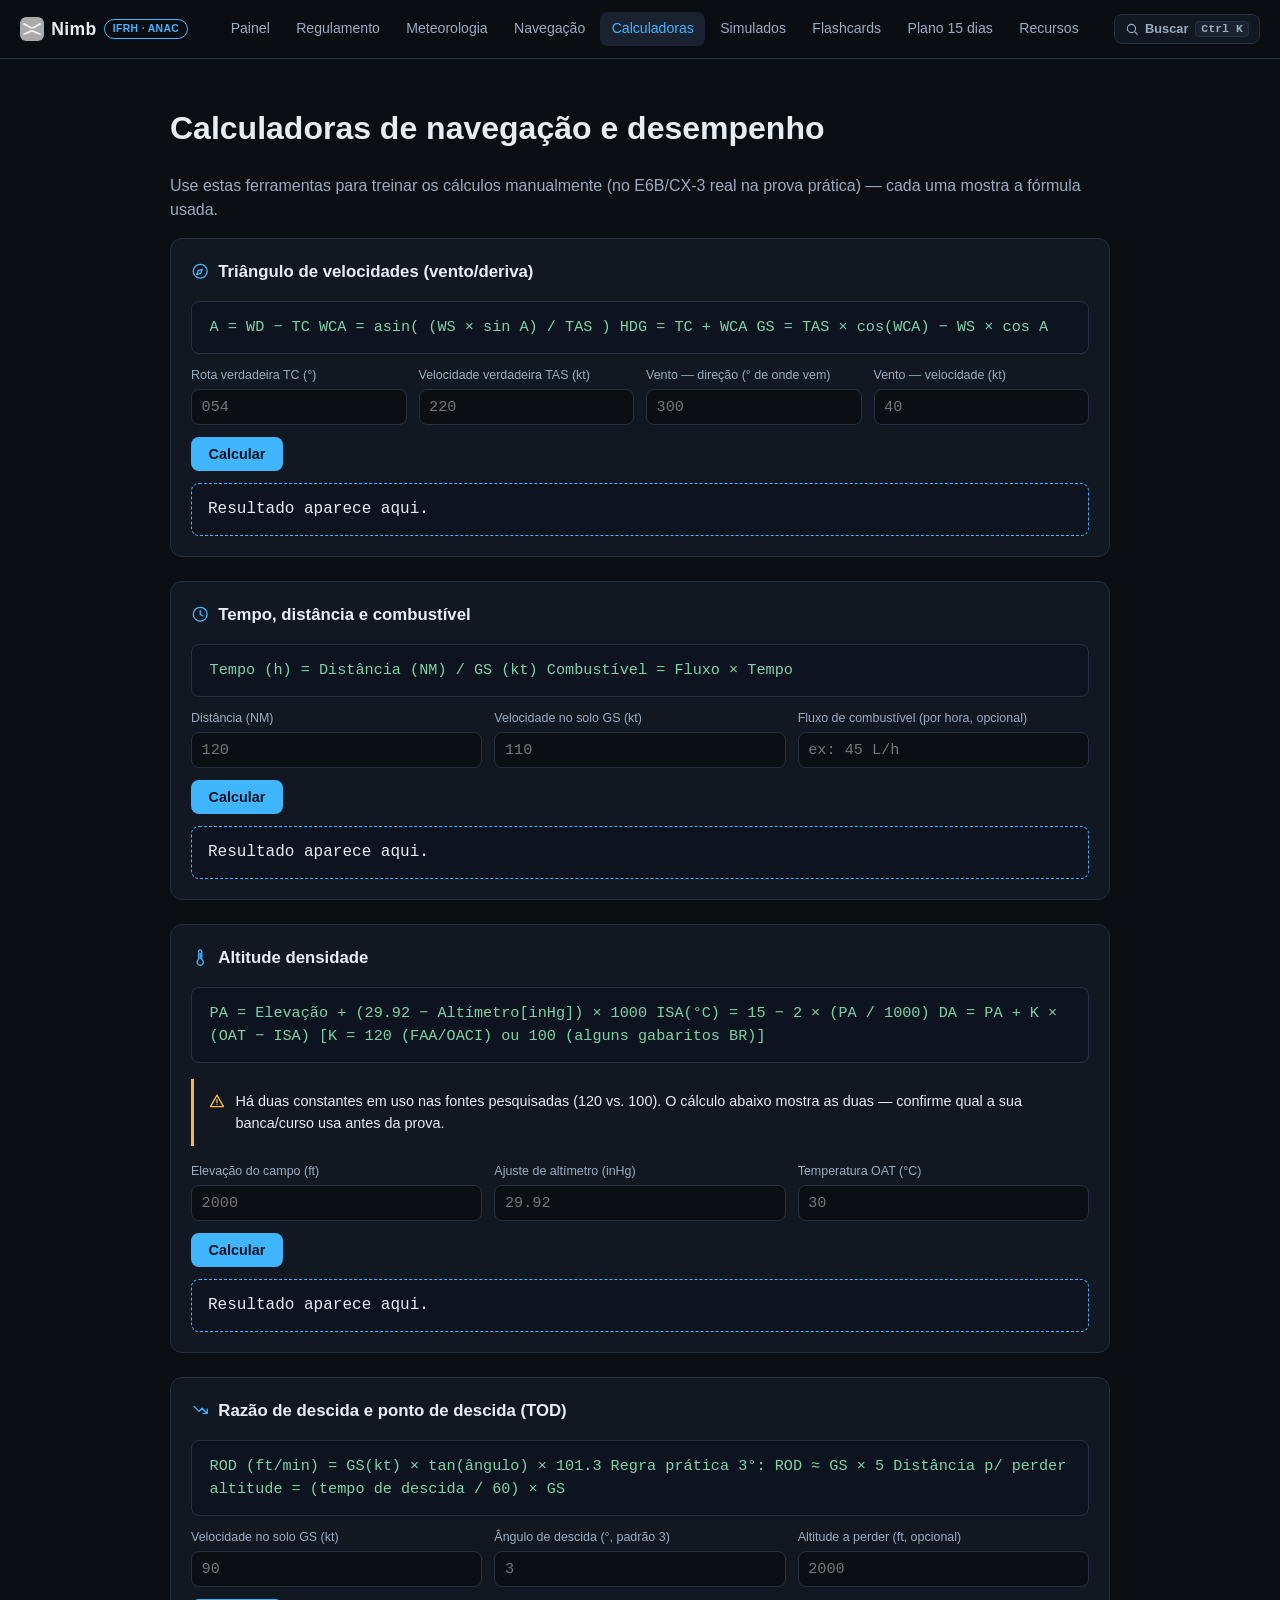
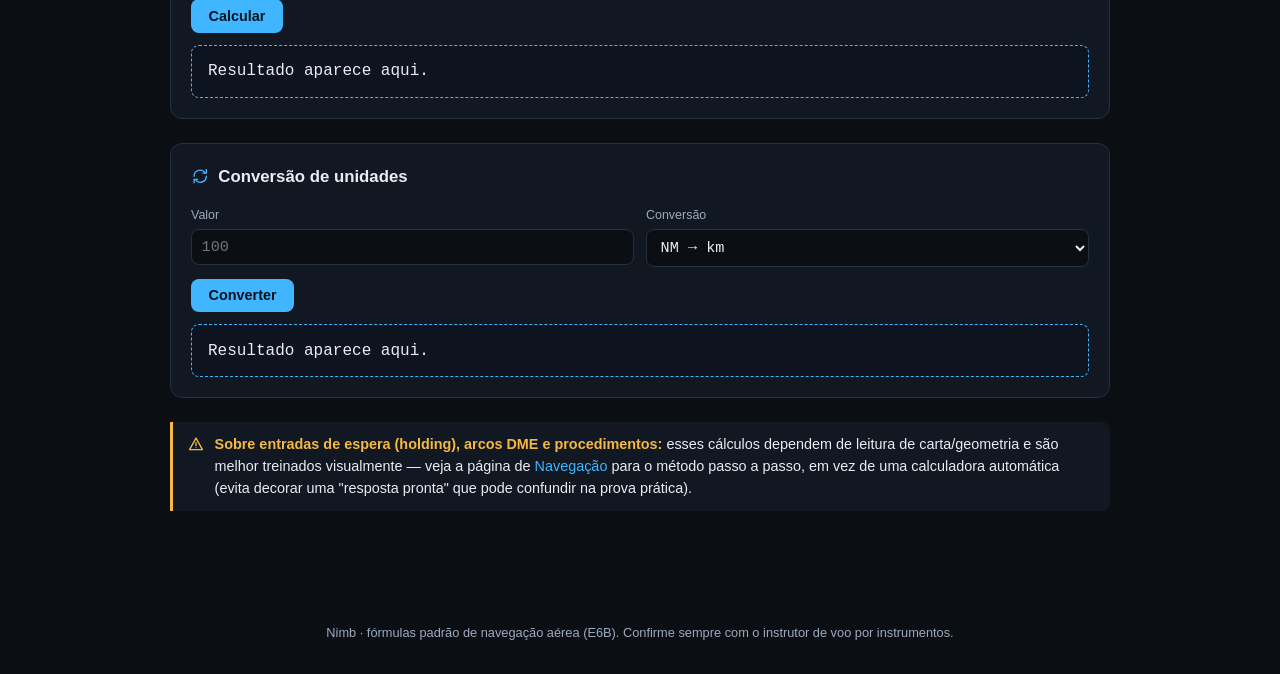
==== commit 1d2b5bc1: "Reorganiza navegacao.html em fases logicas e adiciona secao de NDB/ADF Pesquisei referencias da comu" ====
--- a/calculadoras.html
+++ b/calculadoras.html
@@ -7,7 +7,7 @@
 <link rel="icon" type="image/png" href="img/nexus-mark.png" />
 <link rel="manifest" href="manifest.json" />
 <meta name="theme-color" content="#0b0f14" />
-<link rel="stylesheet" href="css/style.css?v=8" />
+<link rel="stylesheet" href="css/style.css?v=14" />
 </head>
 <body>
 <a href="#conteudo" class="skip-link">Pular para o conteúdo</a>
@@ -121,8 +121,8 @@
   </div>
 </main>
 <footer>Nimb · fórmulas padrão de navegação aérea (E6B). Confirme sempre com o instrutor de voo por instrumentos.</footer>
-<script src="js/app.js?v=8"></script>
-<script src="js/palette.js?v=8"></script>
-<script src="js/calc.js?v=8"></script>
+<script src="js/app.js?v=14"></script>
+<script src="js/palette.js?v=14"></script>
+<script src="js/calc.js?v=14"></script>
 </body>
 </html>
--- a/css/style.css
+++ b/css/style.css
@@ -56,7 +56,7 @@
   gap: 0.45rem;
 }
 header.topbar .brand .icon { color: var(--accent); width: 1.3em; height: 1.3em; }
-header.topbar .brand .tag {
+header.topbar .brand .tag, .landing-nav .brand .tag {
   font-size: 0.65rem;
   font-weight: 600;
   color: var(--accent);
@@ -168,12 +168,10 @@
   background: var(--bg-elev);
   border-left: 3px solid var(--accent);
   border-radius: 0 8px 8px 0;
-  padding: 0.75rem 1rem;
+  padding: 0.75rem 1rem 0.75rem 2.6rem;
   margin: 1rem 0;
   font-size: 0.9rem;
-  display: flex;
-  align-items: flex-start;
-  gap: 0.65rem;
+  position: relative;
 }
 .note.warn { border-color: var(--warn); }
 .note strong { color: var(--accent); }
@@ -181,10 +179,11 @@
 
 .note::before {
   content: "";
-  flex-shrink: 0;
+  position: absolute;
+  left: 0.95rem;
+  top: 0.85rem;
   width: 1.15em;
   height: 1.15em;
-  margin-top: 0.15em;
   background-color: var(--accent);
   -webkit-mask-repeat: no-repeat; mask-repeat: no-repeat;
   -webkit-mask-size: contain; mask-size: contain;
@@ -340,9 +339,41 @@
 }
 
 @media (max-width: 640px) {
-  header.topbar { flex-direction: column; align-items: flex-start; }
-  nav.mainnav { margin-left: 0; width: 100%; }
   .hero { flex-direction: column; align-items: flex-start; }
+}
+
+/* ---- Mobile + tablet: single scrollable row instead of wrapping to 3 lines ---- */
+@media (max-width: 900px) {
+  header.topbar { flex-wrap: wrap; row-gap: 0.5rem; }
+  header.topbar .brand { order: 1; }
+  header.topbar .cmdk-trigger { order: 2; margin-left: auto; }
+  nav.mainnav {
+    order: 3;
+    flex-basis: 100%;
+    width: 100%;
+    margin-left: 0;
+    flex-wrap: nowrap;
+    overflow-x: auto;
+    overscroll-behavior-x: contain;
+    -webkit-overflow-scrolling: touch;
+    scrollbar-width: none;
+    scroll-snap-type: x proximity;
+  }
+  nav.mainnav::-webkit-scrollbar { display: none; }
+  nav.mainnav a {
+    flex-shrink: 0;
+    scroll-snap-align: start;
+    min-height: 44px;
+    display: flex;
+    align-items: center;
+  }
+}
+
+/* ---- Mobile: comfortable touch targets (WCAG 2.2 SC 2.5.8 + platform guidance) ---- */
+@media (max-width: 640px) {
+  button, .btn, .quiz-options button, .selfcheck-opts button {
+    min-height: 44px;
+  }
 }
 
 /* ---- Accessibility: skip link + visible focus ---- */
@@ -587,7 +618,20 @@
 .landing-footer a:hover { color: var(--accent); }
 
 @media (max-width: 720px) {
-  .landing-nav .links { display: none; }
+  .landing-nav { flex-wrap: wrap; row-gap: 0.5rem; }
+  .landing-nav .links {
+    order: 3;
+    flex-basis: 100%;
+    width: 100%;
+    margin-left: 0;
+    flex-wrap: nowrap;
+    overflow-x: auto;
+    overscroll-behavior-x: contain;
+    -webkit-overflow-scrolling: touch;
+    scrollbar-width: none;
+  }
+  .landing-nav .links::-webkit-scrollbar { display: none; }
+  .landing-nav .links a { flex-shrink: 0; min-height: 44px; display: flex; align-items: center; }
   .priority-options { grid-template-columns: 1fr; }
 }
 
@@ -785,4 +829,138 @@
   border-top: 1px solid var(--border);
 }
 .diagram-card .diagram-caption strong { color: var(--text); }
+
+/* ---- Section-progress checklist (content pages) ---- */
+.section-tracker {
+  background: var(--bg-elev);
+  border: 1px solid var(--border);
+  border-radius: var(--radius);
+  padding: 1.1rem 1.25rem;
+  margin: 1.25rem 0 2rem;
+}
+.tracker-head { display: flex; justify-content: space-between; align-items: baseline; font-weight: 700; margin-bottom: 0.6rem; }
+.tracker-pct { font-size: 0.85rem; color: var(--text-dim); font-weight: 600; }
+.section-tracker .progress-bar { margin-bottom: 0.9rem; }
+.tracker-list {
+  display: grid;
+  grid-template-columns: repeat(auto-fill, minmax(210px, 1fr));
+  gap: 0.3rem 1rem;
+}
+.tracker-row { display: flex; align-items: center; gap: 0.5rem; padding: 0.35rem 0.4rem; border-radius: 8px; min-height: 44px; }
+.tracker-row.current { background: rgba(63, 182, 255, 0.12); }
+.tracker-row input[type="checkbox"] { accent-color: var(--ok); width: 19px; height: 19px; flex-shrink: 0; cursor: pointer; }
+.tracker-row label { color: var(--text); font-size: 0.9rem; cursor: pointer; flex-grow: 1; }
+.tracker-row.done label { color: var(--text-dim); text-decoration: line-through; }
+.tracker-row .tracker-jump {
+  color: var(--text-dim);
+  flex-shrink: 0;
+  font-size: 1rem;
+  padding: 0.2rem 0.4rem;
+  border-radius: 6px;
+}
+.tracker-row .tracker-jump:hover { color: var(--accent); text-decoration: none; background: var(--bg-elev-2); }
+.tracker-phase-label {
+  grid-column: 1 / -1;
+  font-size: 0.72rem;
+  font-weight: 800;
+  text-transform: uppercase;
+  letter-spacing: 0.05em;
+  color: var(--accent);
+  margin-top: 0.6rem;
+  padding-top: 0.5rem;
+  border-top: 1px solid var(--border);
+}
+.tracker-list > .tracker-phase-label:first-child { margin-top: 0; padding-top: 0; border-top: none; }
+
+/* ---- Phase dividers (chapter-style grouping within a content page) ---- */
+.phase-banner {
+  display: flex;
+  align-items: center;
+  gap: 0.9rem;
+  margin: 2.75rem 0 1.1rem;
+  padding-bottom: 0.65rem;
+  border-bottom: 2px solid var(--accent);
+}
+.phase-banner:first-of-type { margin-top: 0.5rem; }
+.phase-num {
+  flex-shrink: 0;
+  width: 40px;
+  height: 40px;
+  border-radius: 10px;
+  background: var(--accent);
+  color: #04121f;
+  font-weight: 800;
+  font-size: 1.15rem;
+  display: flex;
+  align-items: center;
+  justify-content: center;
+}
+.phase-title { font-size: 1.05rem; font-weight: 800; color: var(--text); text-transform: uppercase; letter-spacing: 0.03em; }
+.phase-sub { font-size: 0.85rem; color: var(--text-dim); }
+
+.section-complete-banner {
+  display: none;
+  align-items: center;
+  gap: 1rem;
+  flex-wrap: wrap;
+  background: linear-gradient(135deg, rgba(76, 217, 123, 0.14), rgba(63, 182, 255, 0.1));
+  border: 1px solid var(--ok);
+  border-radius: var(--radius);
+  padding: 1.25rem 1.5rem;
+  margin: 2rem 0;
+  font-size: 1rem;
+}
+.section-complete-banner.show { display: flex; }
+
+/* ---- Guided walkthrough (step-by-step worked example with a chart) ---- */
+.wt-scenario {
+  background: var(--bg-elev);
+  border-left: 3px solid var(--accent-2);
+  border-radius: 0 var(--radius) var(--radius) 0;
+  padding: 1rem 1.25rem;
+  margin: 1rem 0 1.5rem;
+  font-size: 0.92rem;
+}
+.wt-scenario strong { color: var(--accent-2); }
+.wt-step {
+  display: flex;
+  gap: 1rem;
+  background: var(--bg-elev);
+  border: 1px solid var(--border);
+  border-radius: var(--radius);
+  padding: 1.1rem 1.25rem;
+  margin-bottom: 0.9rem;
+  scroll-margin-top: 5rem;
+}
+.wt-step-num {
+  flex-shrink: 0;
+  width: 34px;
+  height: 34px;
+  border-radius: 50%;
+  background: var(--accent);
+  color: #04121f;
+  font-weight: 800;
+  display: flex;
+  align-items: center;
+  justify-content: center;
+  font-size: 1rem;
+}
+.wt-step-body { flex-grow: 1; min-width: 0; }
+.wt-step-body h4 { margin: 0 0 0.4rem; font-size: 1rem; color: var(--text); }
+.wt-source {
+  display: inline-block;
+  font-size: 0.7rem;
+  font-weight: 800;
+  text-transform: uppercase;
+  letter-spacing: 0.04em;
+  padding: 0.15rem 0.55rem;
+  border-radius: 999px;
+  margin-bottom: 0.5rem;
+}
+.wt-source.chart { background: rgba(63, 182, 255, 0.16); color: var(--accent); }
+.wt-source.given { background: rgba(125, 211, 168, 0.16); color: var(--accent-2); }
+.wt-source.calc { background: rgba(245, 185, 66, 0.16); color: var(--warn); }
+.wt-step .formula { margin: 0.5rem 0 0; font-size: 0.85rem; }
+.wt-result { margin-top: 0.55rem; font-size: 0.92rem; color: var(--ok); font-weight: 700; }
+.wt-see-also { margin-top: 0.5rem; font-size: 0.82rem; color: var(--text-dim); }
 .selfcheck-feedback.show { display: block; }
